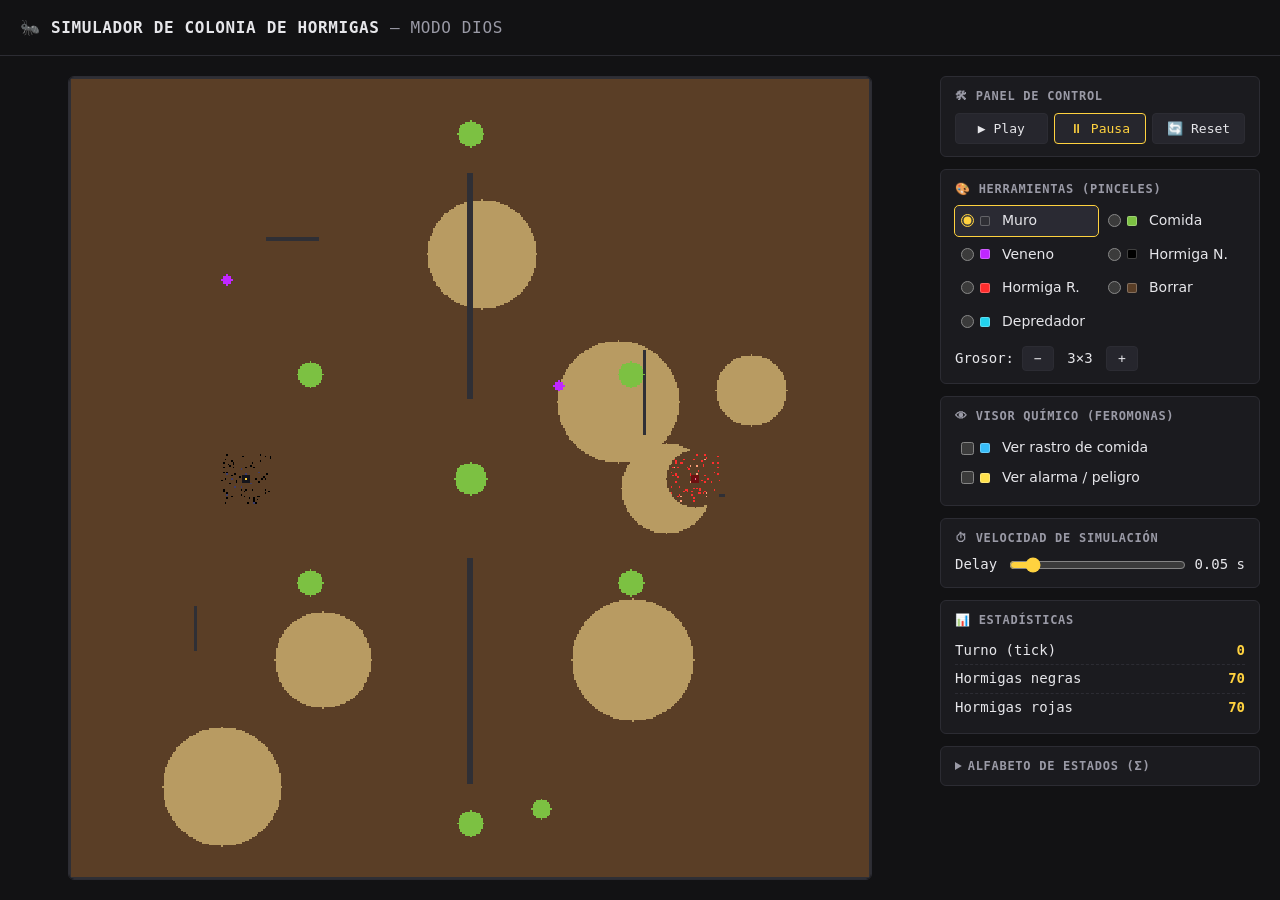
==== index.html @ ff47b471 "Simulador web de colonia de hormigas (modo Dios) Autómata celular de 500x500 en HTML5 Canvas y JavaS" ====
<!doctype html>
<html lang="es">
<head>
  <meta charset="utf-8">
  <meta name="viewport" content="width=device-width, initial-scale=1">
  <title>Simulador de Colonia de Hormigas</title>
  <meta name="description" content="Autómata celular interactivo de dos colonias de hormigas guiadas por feromonas (ACO). Modo Dios.">
  <link rel="stylesheet" href="src/css/styles.css">
</head>
<body>
  <header class="cabecera">
    <h1>🐜 Simulador de Colonia de Hormigas <span>— Modo Dios</span></h1>
  </header>

  <main class="contenedor">
    <section class="escenario" aria-label="Pantalla de la simulación">
      <canvas id="lienzo" width="500" height="500"
        aria-label="Mundo de 500 por 500 celdas. Haga clic o arrastre para pintar con el pincel elegido."></canvas>
    </section>

    <aside class="panel">
      <section class="bloque">
        <h2>🛠 Panel de control</h2>
        <div class="botones">
          <button id="btn-play" type="button">▶ Play</button>
          <button id="btn-pausa" type="button">⏸ Pausa</button>
          <button id="btn-reset" type="button">🔄 Reset</button>
        </div>
      </section>

      <section class="bloque">
        <h2>🎨 Herramientas (pinceles)</h2>
        <div class="pinceles" role="radiogroup" aria-label="Pincel">
          <label><input type="radio" name="pincel" value="muro" checked><span class="muestra"></span>Muro</label>
          <label><input type="radio" name="pincel" value="comida"><span class="muestra"></span>Comida</label>
          <label><input type="radio" name="pincel" value="veneno"><span class="muestra"></span>Veneno</label>
          <label><input type="radio" name="pincel" value="hormiga-n"><span class="muestra"></span>Hormiga N.</label>
          <label><input type="radio" name="pincel" value="hormiga-r"><span class="muestra"></span>Hormiga R.</label>
          <label><input type="radio" name="pincel" value="borrar"><span class="muestra"></span>Borrar</label>
          <label><input type="radio" name="pincel" value="depredador"><span class="muestra"></span>Depredador</label>
        </div>
        <div class="grosor">
          <span>Grosor:</span>
          <button id="grosor-menos" type="button" aria-label="Reducir grosor">−</button>
          <output id="grosor-valor">3×3</output>
          <button id="grosor-mas" type="button" aria-label="Aumentar grosor">+</button>
        </div>
      </section>

      <section class="bloque">
        <h2>👁 Visor químico (feromonas)</h2>
        <label class="casilla"><input type="checkbox" id="ver-rastro"><span class="muestra rastro"></span>Ver rastro de comida</label>
        <label class="casilla"><input type="checkbox" id="ver-alarma"><span class="muestra alarma"></span>Ver alarma / peligro</label>
      </section>

      <section class="bloque">
        <h2>⏱ Velocidad de simulación</h2>
        <div class="velocidad">
          <label for="delay">Delay</label>
          <input type="range" id="delay" min="0" max="0.5" step="0.01" value="0.05">
          <output id="delay-valor">0.05 s</output>
        </div>
      </section>

      <section class="bloque">
        <h2>📊 Estadísticas</h2>
        <ul class="estadisticas">
          <li>Turno (tick) <b id="stat-tick">0</b></li>
          <li>Hormigas negras <b id="stat-negras">0</b></li>
          <li>Hormigas rojas <b id="stat-rojas">0</b></li>
        </ul>
      </section>

      <details class="bloque leyenda">
        <summary>Alfabeto de estados (Σ)</summary>
        <ul id="leyenda"></ul>
      </details>
    </aside>
  </main>

  <script type="module" src="src/main.js"></script>
</body>
</html>
---- src/css/styles.css ----
:root {
  --fondo: #121214;
  --superficie: #1b1b1f;
  --borde: #2c2c33;
  --texto: #e6e6ea;
  --tenue: #9a9aa6;
  --acento: #ffd23f;
  --rastro: #38bdf8;
  --alarma: #ffe14d;
  --mono: ui-monospace, "Cascadia Mono", Consolas, "SF Mono", Menlo, monospace;
  --alto-cabecera: 56px;
  color-scheme: dark;
}

* { box-sizing: border-box; }

body {
  margin: 0;
  min-height: 100vh;
  background: var(--fondo);
  color: var(--texto);
  font: 14px/1.4 system-ui, -apple-system, "Segoe UI", Roboto, sans-serif;
}

/* --- Cabecera ------------------------------------------------------------ */
.cabecera {
  height: var(--alto-cabecera);
  display: flex;
  align-items: center;
  padding: 0 20px;
  border-bottom: 1px solid var(--borde);
}
.cabecera h1 {
  margin: 0;
  font: 600 16px var(--mono);
  letter-spacing: .04em;
  text-transform: uppercase;
}
.cabecera h1 span { color: var(--tenue); font-weight: 400; }

/* --- Distribución: lienzo a la izquierda, panel a la derecha -------------- */
.contenedor {
  display: grid;
  grid-template-columns: minmax(0, 1fr) 320px;
  gap: 20px;
  padding: 20px;
}

.escenario {
  display: flex;
  justify-content: center;
  align-items: flex-start;
}
#lienzo {
  width: min(100%, calc(100vh - var(--alto-cabecera) - 40px));
  aspect-ratio: 1;
  image-rendering: pixelated;
  border: 1px solid var(--borde);
  border-radius: 6px;
  cursor: crosshair;
  touch-action: none;
  background: #000;
}

/* --- Panel ---------------------------------------------------------------- */
.panel {
  display: flex;
  flex-direction: column;
  gap: 12px;
}
.bloque {
  background: var(--superficie);
  border: 1px solid var(--borde);
  border-radius: 6px;
  padding: 12px 14px;
}
.bloque h2, .leyenda summary {
  margin: 0 0 10px;
  font: 600 12px var(--mono);
  letter-spacing: .06em;
  text-transform: uppercase;
  color: var(--tenue);
}

button {
  font: 500 13px var(--mono);
  color: var(--texto);
  background: #26262d;
  border: 1px solid var(--borde);
  border-radius: 4px;
  padding: 7px 10px;
  cursor: pointer;
}
button:hover { background: #303039; }
button:focus-visible, input:focus-visible { outline: 2px solid var(--acento); outline-offset: 2px; }
button.activo { border-color: var(--acento); color: var(--acento); }

.botones { display: grid; grid-template-columns: repeat(3, 1fr); gap: 6px; }

.muestra {
  display: inline-block;
  width: 10px;
  height: 10px;
  margin-right: 6px;
  border-radius: 2px;
  border: 1px solid rgba(255, 255, 255, .25);
  vertical-align: -1px;
  flex: none;
}
.muestra.rastro { background: var(--rastro); }
.muestra.alarma { background: var(--alarma); }

.pinceles {
  display: grid;
  grid-template-columns: 1fr 1fr;
  gap: 4px;
}
.pinceles label, .casilla {
  display: flex;
  align-items: center;
  gap: 6px;
  padding: 5px 6px;
  border-radius: 4px;
  cursor: pointer;
}
.pinceles label:hover, .casilla:hover { background: #24242b; }
.pinceles label:has(input:checked) { background: #2a2a33; outline: 1px solid var(--acento); }
.pinceles input, .casilla input { margin: 0; accent-color: var(--acento); }

.grosor {
  display: flex;
  align-items: center;
  gap: 8px;
  margin-top: 10px;
  font-family: var(--mono);
}
.grosor button { width: 32px; padding: 4px 0; }
.grosor output { min-width: 36px; text-align: center; }

.velocidad {
  display: grid;
  grid-template-columns: auto 1fr auto;
  align-items: center;
  gap: 10px;
  font-family: var(--mono);
}
.velocidad input { width: 100%; accent-color: var(--acento); }

.estadisticas { list-style: none; margin: 0; padding: 0; font-family: var(--mono); }
.estadisticas li {
  display: flex;
  justify-content: space-between;
  padding: 4px 0;
  border-bottom: 1px dashed var(--borde);
}
.estadisticas li:last-child { border-bottom: 0; }
.estadisticas b { color: var(--acento); font-variant-numeric: tabular-nums; }

.leyenda summary { margin: 0; cursor: pointer; }
.leyenda[open] summary { margin-bottom: 8px; }
.leyenda ul {
  list-style: none;
  margin: 0;
  padding: 0;
  display: grid;
  grid-template-columns: 1fr 1fr;
  gap: 3px 8px;
  font: 12px var(--mono);
}

/* --- Celular: el panel baja debajo del lienzo ------------------------------ */
@media (max-width: 860px) {
  .contenedor { grid-template-columns: 1fr; padding: 16px; }
  #lienzo { width: 100%; }
  .cabecera { padding: 0 16px; }
  .cabecera h1 { font-size: 13px; }
}
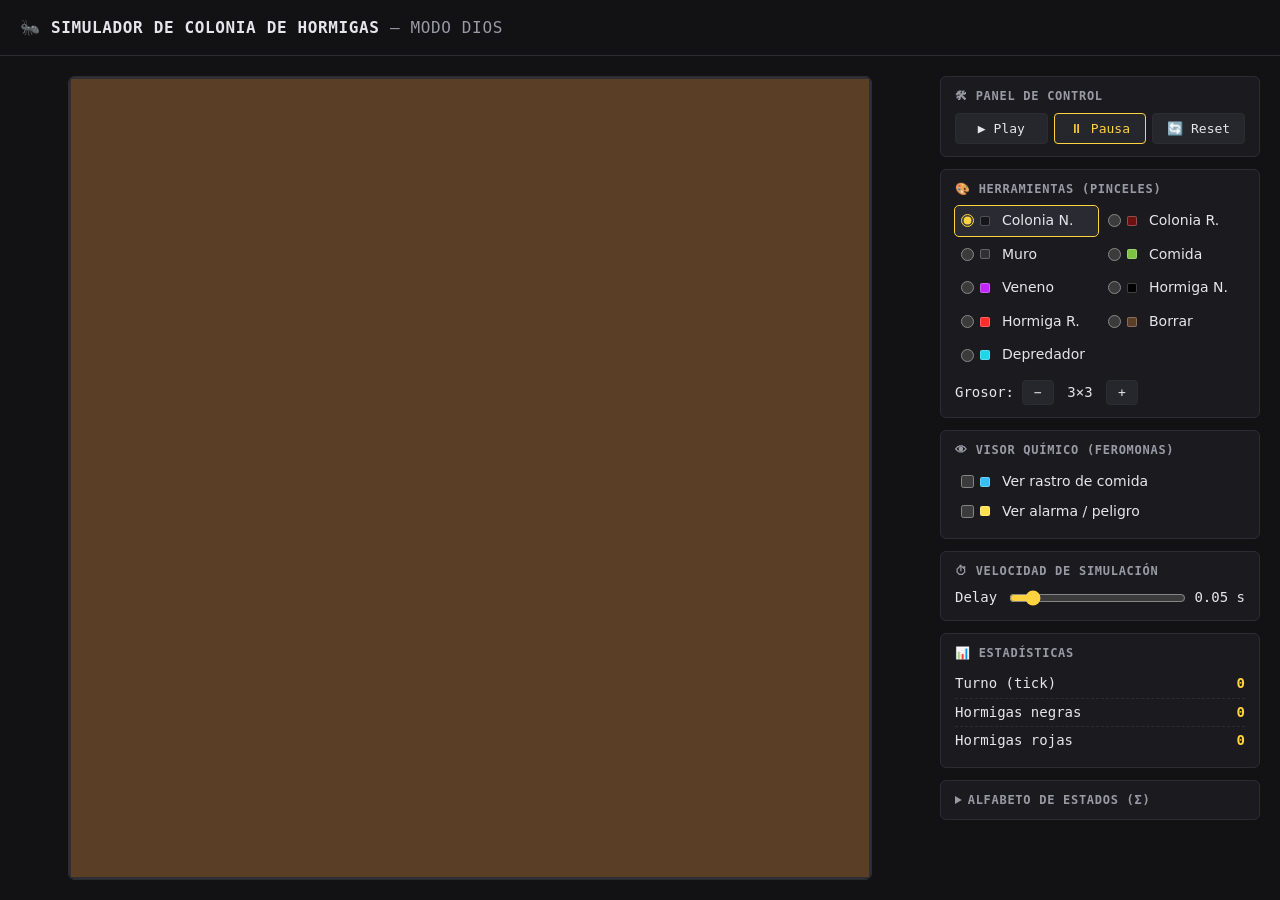
==== commit 09f30f81: "Mapa vacío y pinceles para colocar las colonias El mundo arranca solo con el muro perimetral. Los pi" ====
--- a/index.html
+++ b/index.html
@@ -31,7 +31,9 @@
       <section class="bloque">
         <h2>🎨 Herramientas (pinceles)</h2>
         <div class="pinceles" role="radiogroup" aria-label="Pincel">
-          <label><input type="radio" name="pincel" value="muro" checked><span class="muestra"></span>Muro</label>
+          <label><input type="radio" name="pincel" value="colonia-n" checked><span class="muestra"></span>Colonia N.</label>
+          <label><input type="radio" name="pincel" value="colonia-r"><span class="muestra"></span>Colonia R.</label>
+          <label><input type="radio" name="pincel" value="muro"><span class="muestra"></span>Muro</label>
           <label><input type="radio" name="pincel" value="comida"><span class="muestra"></span>Comida</label>
           <label><input type="radio" name="pincel" value="veneno"><span class="muestra"></span>Veneno</label>
           <label><input type="radio" name="pincel" value="hormiga-n"><span class="muestra"></span>Hormiga N.</label>
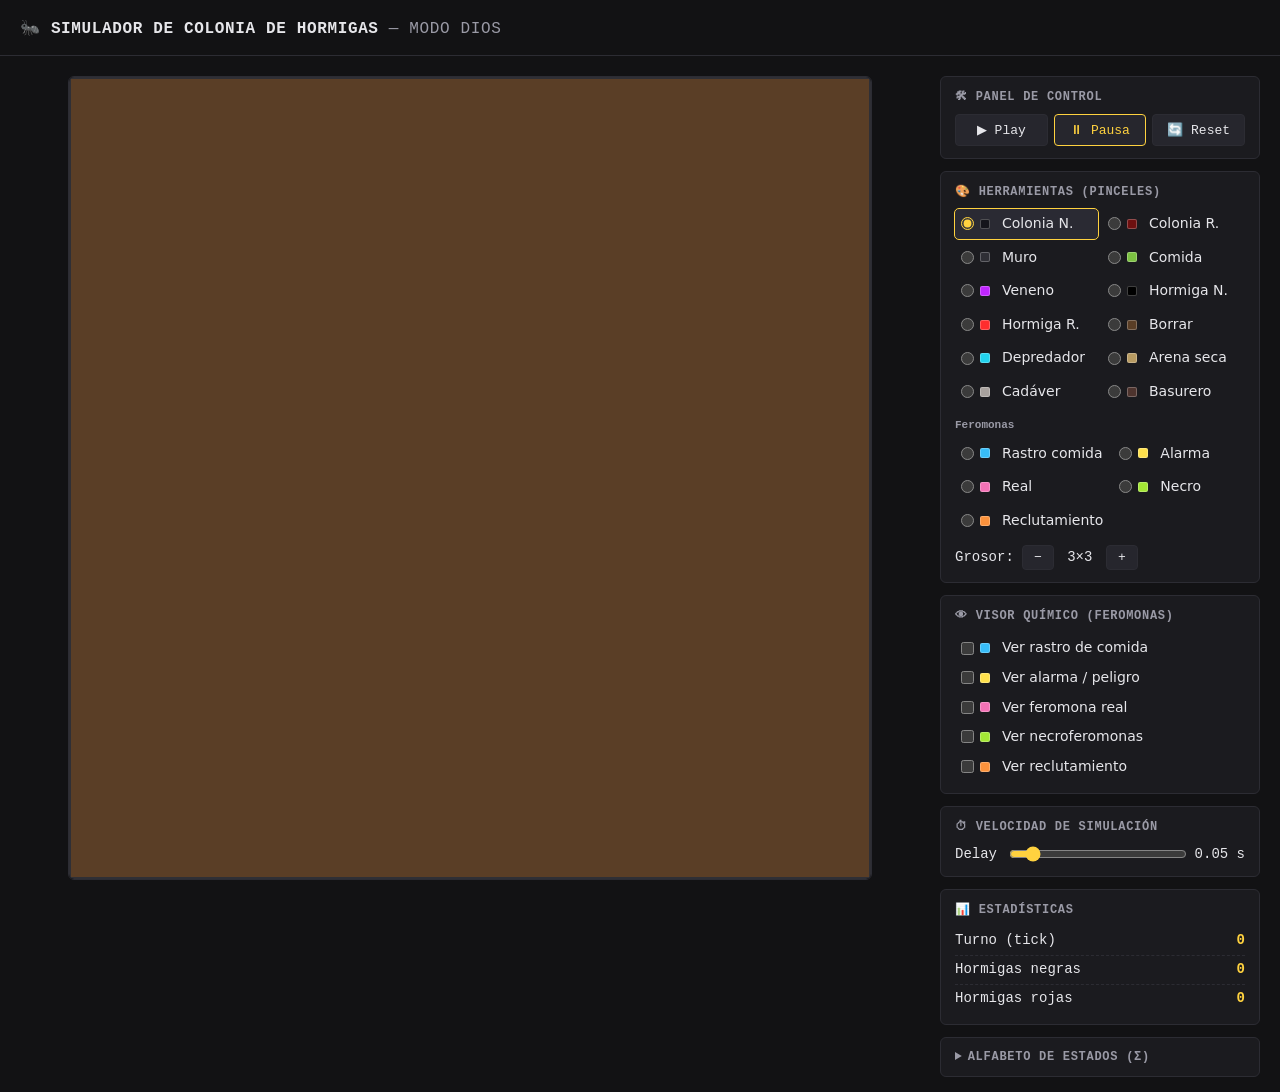
==== commit aac2471f: "Porta el motor v6 del Subgrupo 3 (Sprint 3) y la nueva API Modo Dios Radar del depredador, terreno d" ====
--- a/index.html
+++ b/index.html
@@ -40,6 +40,17 @@
           <label><input type="radio" name="pincel" value="hormiga-r"><span class="muestra"></span>Hormiga R.</label>
           <label><input type="radio" name="pincel" value="borrar"><span class="muestra"></span>Borrar</label>
           <label><input type="radio" name="pincel" value="depredador"><span class="muestra"></span>Depredador</label>
+          <label><input type="radio" name="pincel" value="arena"><span class="muestra"></span>Arena seca</label>
+          <label><input type="radio" name="pincel" value="cadaver"><span class="muestra"></span>Cadáver</label>
+          <label><input type="radio" name="pincel" value="basurero"><span class="muestra"></span>Basurero</label>
+        </div>
+        <h3>Feromonas</h3>
+        <div class="pinceles" role="radiogroup" aria-label="Pincel de feromona">
+          <label><input type="radio" name="pincel" value="f-rastro"><span class="muestra"></span>Rastro comida</label>
+          <label><input type="radio" name="pincel" value="f-alarma"><span class="muestra"></span>Alarma</label>
+          <label><input type="radio" name="pincel" value="f-real"><span class="muestra"></span>Real</label>
+          <label><input type="radio" name="pincel" value="f-necro"><span class="muestra"></span>Necro</label>
+          <label><input type="radio" name="pincel" value="f-reclutamiento"><span class="muestra"></span>Reclutamiento</label>
         </div>
         <div class="grosor">
           <span>Grosor:</span>
@@ -51,8 +62,11 @@
 
       <section class="bloque">
         <h2>👁 Visor químico (feromonas)</h2>
-        <label class="casilla"><input type="checkbox" id="ver-rastro"><span class="muestra rastro"></span>Ver rastro de comida</label>
-        <label class="casilla"><input type="checkbox" id="ver-alarma"><span class="muestra alarma"></span>Ver alarma / peligro</label>
+        <label class="casilla"><input type="checkbox" data-capa="1"><span class="muestra"></span>Ver rastro de comida</label>
+        <label class="casilla"><input type="checkbox" data-capa="2"><span class="muestra"></span>Ver alarma / peligro</label>
+        <label class="casilla"><input type="checkbox" data-capa="3"><span class="muestra"></span>Ver feromona real</label>
+        <label class="casilla"><input type="checkbox" data-capa="4"><span class="muestra"></span>Ver necroferomonas</label>
+        <label class="casilla"><input type="checkbox" data-capa="5"><span class="muestra"></span>Ver reclutamiento</label>
       </section>
 
       <section class="bloque">
--- a/src/css/styles.css
+++ b/src/css/styles.css
@@ -107,8 +107,11 @@
   vertical-align: -1px;
   flex: none;
 }
-.muestra.rastro { background: var(--rastro); }
-.muestra.alarma { background: var(--alarma); }
+.bloque h3 {
+  margin: 12px 0 8px;
+  font: 600 11px var(--mono);
+  color: var(--tenue);
+}
 
 .pinceles {
   display: grid;
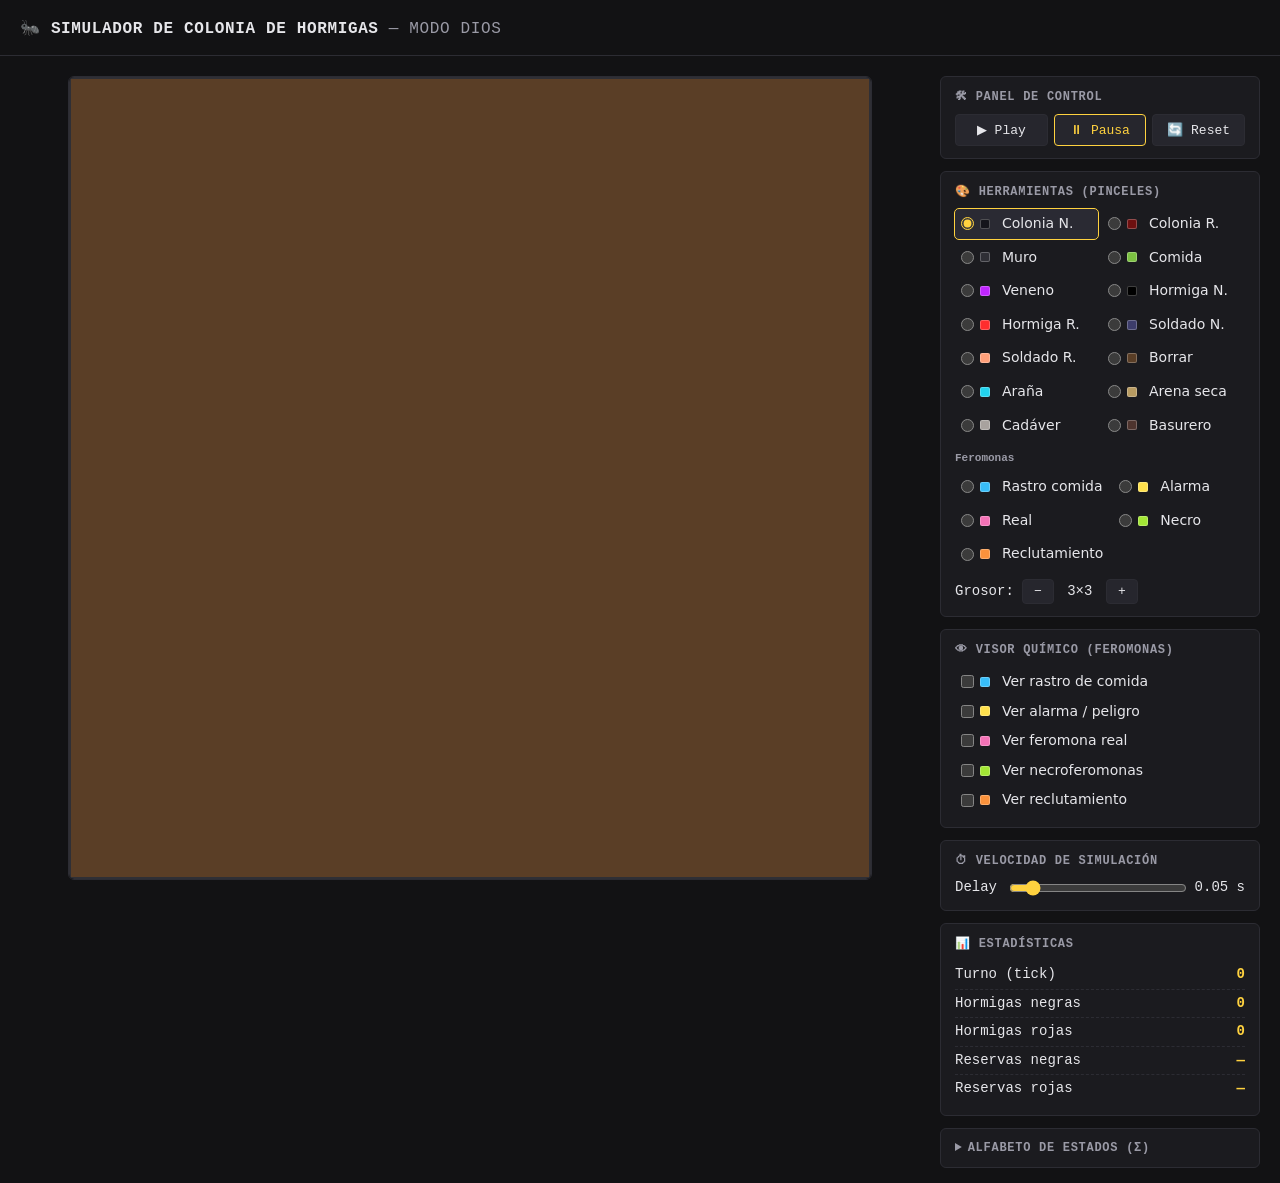
==== commit c7162671: "Porta el motor con recolección del Subgrupo 3 y corrige sus fallos Port del MotorNumPy con carga de " ====
--- a/index.html
+++ b/index.html
@@ -38,8 +38,10 @@
           <label><input type="radio" name="pincel" value="veneno"><span class="muestra"></span>Veneno</label>
           <label><input type="radio" name="pincel" value="hormiga-n"><span class="muestra"></span>Hormiga N.</label>
           <label><input type="radio" name="pincel" value="hormiga-r"><span class="muestra"></span>Hormiga R.</label>
+          <label><input type="radio" name="pincel" value="soldado-n"><span class="muestra"></span>Soldado N.</label>
+          <label><input type="radio" name="pincel" value="soldado-r"><span class="muestra"></span>Soldado R.</label>
           <label><input type="radio" name="pincel" value="borrar"><span class="muestra"></span>Borrar</label>
-          <label><input type="radio" name="pincel" value="depredador"><span class="muestra"></span>Depredador</label>
+          <label><input type="radio" name="pincel" value="depredador"><span class="muestra"></span>Araña</label>
           <label><input type="radio" name="pincel" value="arena"><span class="muestra"></span>Arena seca</label>
           <label><input type="radio" name="pincel" value="cadaver"><span class="muestra"></span>Cadáver</label>
           <label><input type="radio" name="pincel" value="basurero"><span class="muestra"></span>Basurero</label>
@@ -84,6 +86,8 @@
           <li>Turno (tick) <b id="stat-tick">0</b></li>
           <li>Hormigas negras <b id="stat-negras">0</b></li>
           <li>Hormigas rojas <b id="stat-rojas">0</b></li>
+          <li>Reservas negras <b id="stat-reservas-negras">—</b></li>
+          <li>Reservas rojas <b id="stat-reservas-rojas">—</b></li>
         </ul>
       </section>
 
